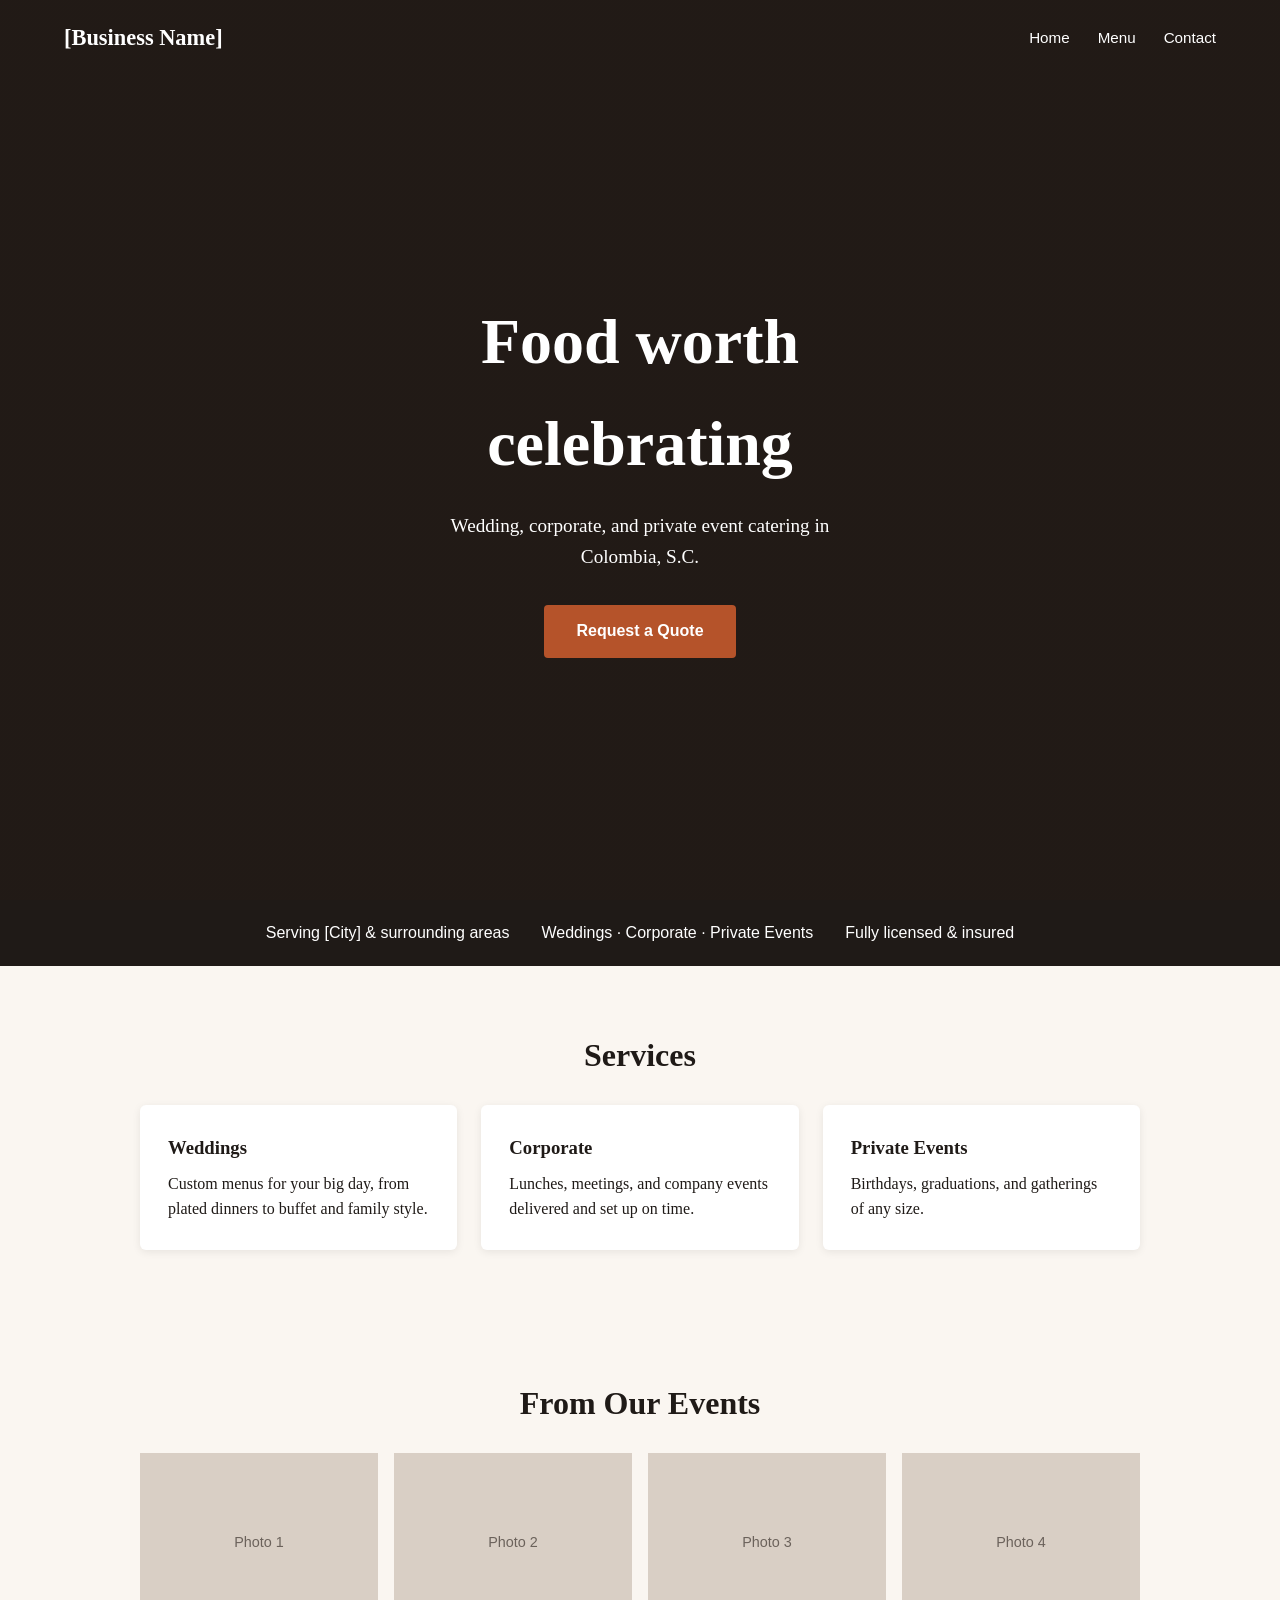
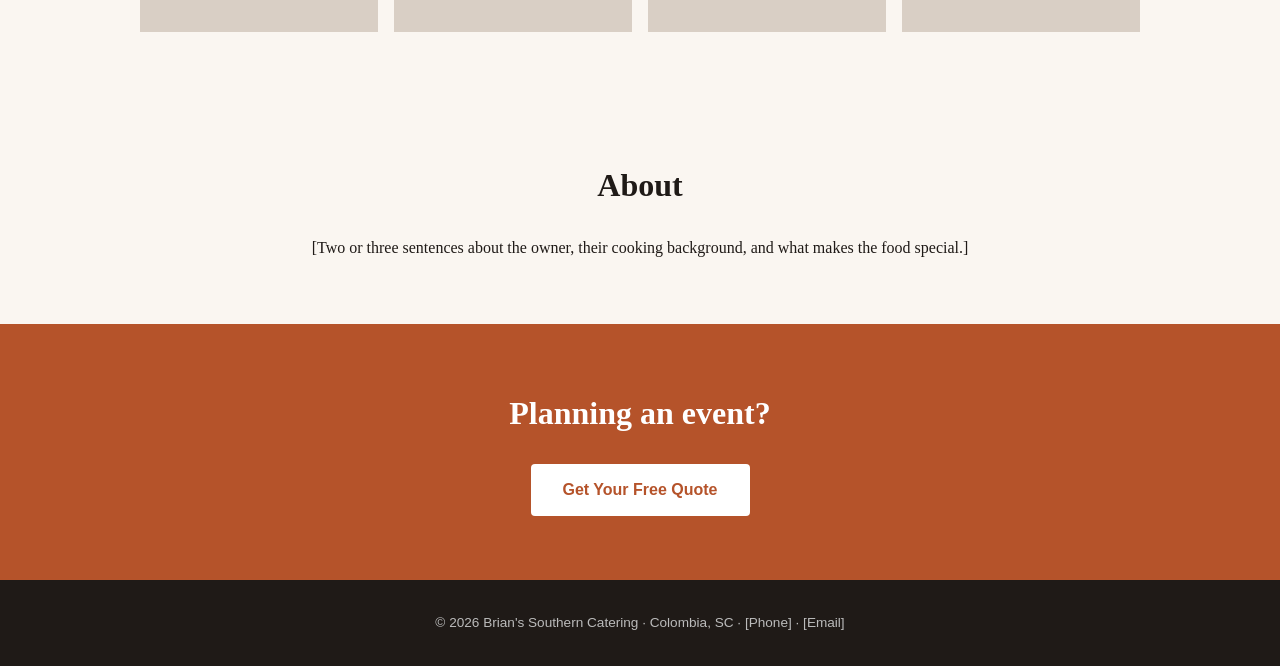
==== catering-site/index.html @ e04a2eb2 "Pushing begining of Site" ====
<!DOCTYPE html>
<html lang="en">
<head>
  <meta charset="UTF-8">
  <meta name="viewport" content="width=device-width, initial-scale=1">
  <title>Brian's Southern Catering | Catering in Colombia, S.C.</title>
  <meta name="description" content="Brian's Southern Catering provides wedding, corporate, and private event catering in Colombia, SC. Request a quote today.">
  <link rel="stylesheet" href="styles.css">
</head>
<body>
  <header class="site-header">
    <a class="logo" href="index.html">[Business Name]</a>
    <nav>
      <a href="index.html">Home</a>
      <a href="menu.html">Menu</a>
      <a href="contact.html">Contact</a>
    </nav>
  </header>

  <main>
    <section class="hero">
      <h1>Food worth celebrating</h1>
      <p>Wedding, corporate, and private event catering in Colombia, S.C.</p>
      <a class="btn" href="contact.html">Request a Quote</a>
    </section>

    <div class="trust-strip">
      <span>Serving [City] &amp; surrounding areas</span>
      <span>Weddings &middot; Corporate &middot; Private Events</span>
      <span>Fully licensed &amp; insured</span>
    </div>

    <section id="services">
      <h2>Services</h2>
      <div class="cards">
        <div class="card"><h3>Weddings</h3><p>Custom menus for your big day, from plated dinners to buffet and family style.</p></div>
        <div class="card"><h3>Corporate</h3><p>Lunches, meetings, and company events delivered and set up on time.</p></div>
        <div class="card"><h3>Private Events</h3><p>Birthdays, graduations, and gatherings of any size.</p></div>
      </div>
    </section>

    <section id="gallery">
      <h2>From Our Events</h2>
      <div class="gallery">
        <!-- Replace each .ph div with: <img src="images/photo1.jpg" alt="Description of the dish"> -->
        <div class="ph">Photo 1</div>
        <div class="ph">Photo 2</div>
        <div class="ph">Photo 3</div>
        <div class="ph">Photo 4</div>
      </div>
    </section>

    <section id="about">
      <div class="about">
        <h2>About</h2>
        <p>[Two or three sentences about the owner, their cooking background, and what makes the food special.]</p>
      </div>
    </section>

    <section class="cta">
      <h2>Planning an event?</h2>
      <a class="btn" href="contact.html">Get Your Free Quote</a>
    </section>
  </main>

  <footer>
    &copy; 2026 Brian's Southern Catering &middot; Colombia, SC &middot; [Phone] &middot; [Email]
  </footer>
</body>
</html>
---- catering-site/styles.css ----
:root {
  --ink: #1f1a17;
  --paper: #faf6f1;
  --accent: #b5532a;
  --accent-dark: #8f3f1e;
  --muted: #6b625b;
}

* { box-sizing: border-box; margin: 0; padding: 0; }

body {
  font-family: Georgia, "Times New Roman", serif;
  color: var(--ink);
  background: var(--paper);
  line-height: 1.6;
}

img { max-width: 100%; display: block; }

a { color: var(--accent); }

/* Header / nav */
.site-header {
  position: absolute;
  top: 0; left: 0; right: 0;
  z-index: 10;
  display: flex;
  justify-content: space-between;
  align-items: center;
  padding: 1.25rem 5vw;
  color: #fff;
}
.site-header.solid { position: static; background: var(--ink); }
.logo { font-size: 1.4rem; font-weight: bold; color: #fff; text-decoration: none; }
.site-header nav a {
  color: #fff;
  text-decoration: none;
  margin-left: 1.5rem;
  font-family: Arial, sans-serif;
  font-size: 0.95rem;
}
.site-header nav a:hover { text-decoration: underline; }

/* Hero */
.hero {
  min-height: 100vh;
  display: flex;
  flex-direction: column;
  justify-content: center;
  align-items: center;
  text-align: center;
  padding: 6rem 5vw 3rem;
  color: #fff;
  /* Replace with a real photo: url("images/hero.jpg") */
  background: linear-gradient(rgba(0,0,0,.55), rgba(0,0,0,.55)), #4a3a30;
  background-size: cover;
  background-position: center;
}
.hero h1 { font-size: clamp(2.2rem, 6vw, 4rem); max-width: 14ch; }
.hero p { margin: 1rem 0 2rem; font-size: 1.2rem; max-width: 40ch; }

.btn {
  display: inline-block;
  padding: 0.85rem 2rem;
  background: var(--accent);
  color: #fff;
  text-decoration: none;
  font-family: Arial, sans-serif;
  font-weight: bold;
  border: none;
  border-radius: 4px;
  cursor: pointer;
  font-size: 1rem;
}
.btn:hover { background: var(--accent-dark); }

/* Sections */
section { padding: 4rem 5vw; }
section h2 { font-size: 2rem; margin-bottom: 1.5rem; text-align: center; }

.trust-strip {
  display: flex;
  flex-wrap: wrap;
  justify-content: center;
  gap: 2rem;
  background: var(--ink);
  color: #fff;
  padding: 1.25rem 5vw;
  font-family: Arial, sans-serif;
  text-align: center;
}

.cards {
  display: grid;
  grid-template-columns: repeat(auto-fit, minmax(240px, 1fr));
  gap: 1.5rem;
  max-width: 1000px;
  margin: 0 auto;
}
.card { background: #fff; padding: 1.75rem; border-radius: 6px; box-shadow: 0 2px 8px rgba(0,0,0,.08); }
.card h3 { margin-bottom: 0.5rem; }

.gallery {
  display: grid;
  grid-template-columns: repeat(auto-fit, minmax(220px, 1fr));
  gap: 1rem;
  max-width: 1000px;
  margin: 0 auto;
}
.gallery .ph, .slide-img {
  aspect-ratio: 4 / 3;
  background: #d9cfc5;
  display: flex; align-items: center; justify-content: center;
  color: var(--muted);
  font-family: Arial, sans-serif;
  font-size: 0.9rem;
}

.about { max-width: 700px; margin: 0 auto; text-align: center; }

.cta { background: var(--accent); color: #fff; text-align: center; }
.cta .btn { background: #fff; color: var(--accent); }

/* Menu carousel */
.swiper { max-width: 900px; margin: 0 auto; }
.swiper-slide { position: relative; }
.slide-img { aspect-ratio: 16 / 10; }
.slide-overlay {
  position: absolute;
  left: 0; right: 0; bottom: 0;
  padding: 1.5rem;
  color: #fff;
  background: linear-gradient(transparent, rgba(0,0,0,.8));
}
.slide-overlay h3 { margin-bottom: 0.25rem; }

/* Contact */
.contact-wrap {
  display: grid;
  grid-template-columns: 1fr 1fr;
  gap: 3rem;
  max-width: 1000px;
  margin: 0 auto;
}
.contact-info p { margin-bottom: 1rem; }
form label { display: block; margin-bottom: 0.25rem; font-family: Arial, sans-serif; font-size: 0.9rem; }
form input, form select, form textarea {
  width: 100%;
  padding: 0.7rem;
  margin-bottom: 1rem;
  border: 1px solid #c9bdb1;
  border-radius: 4px;
  font-size: 1rem;
  font-family: inherit;
}
.hidden { display: none; }

footer {
  text-align: center;
  padding: 2rem 5vw;
  background: var(--ink);
  color: #bbb;
  font-family: Arial, sans-serif;
  font-size: 0.85rem;
}

@media (max-width: 700px) {
  .contact-wrap { grid-template-columns: 1fr; }
  .site-header nav a { margin-left: 1rem; }
}
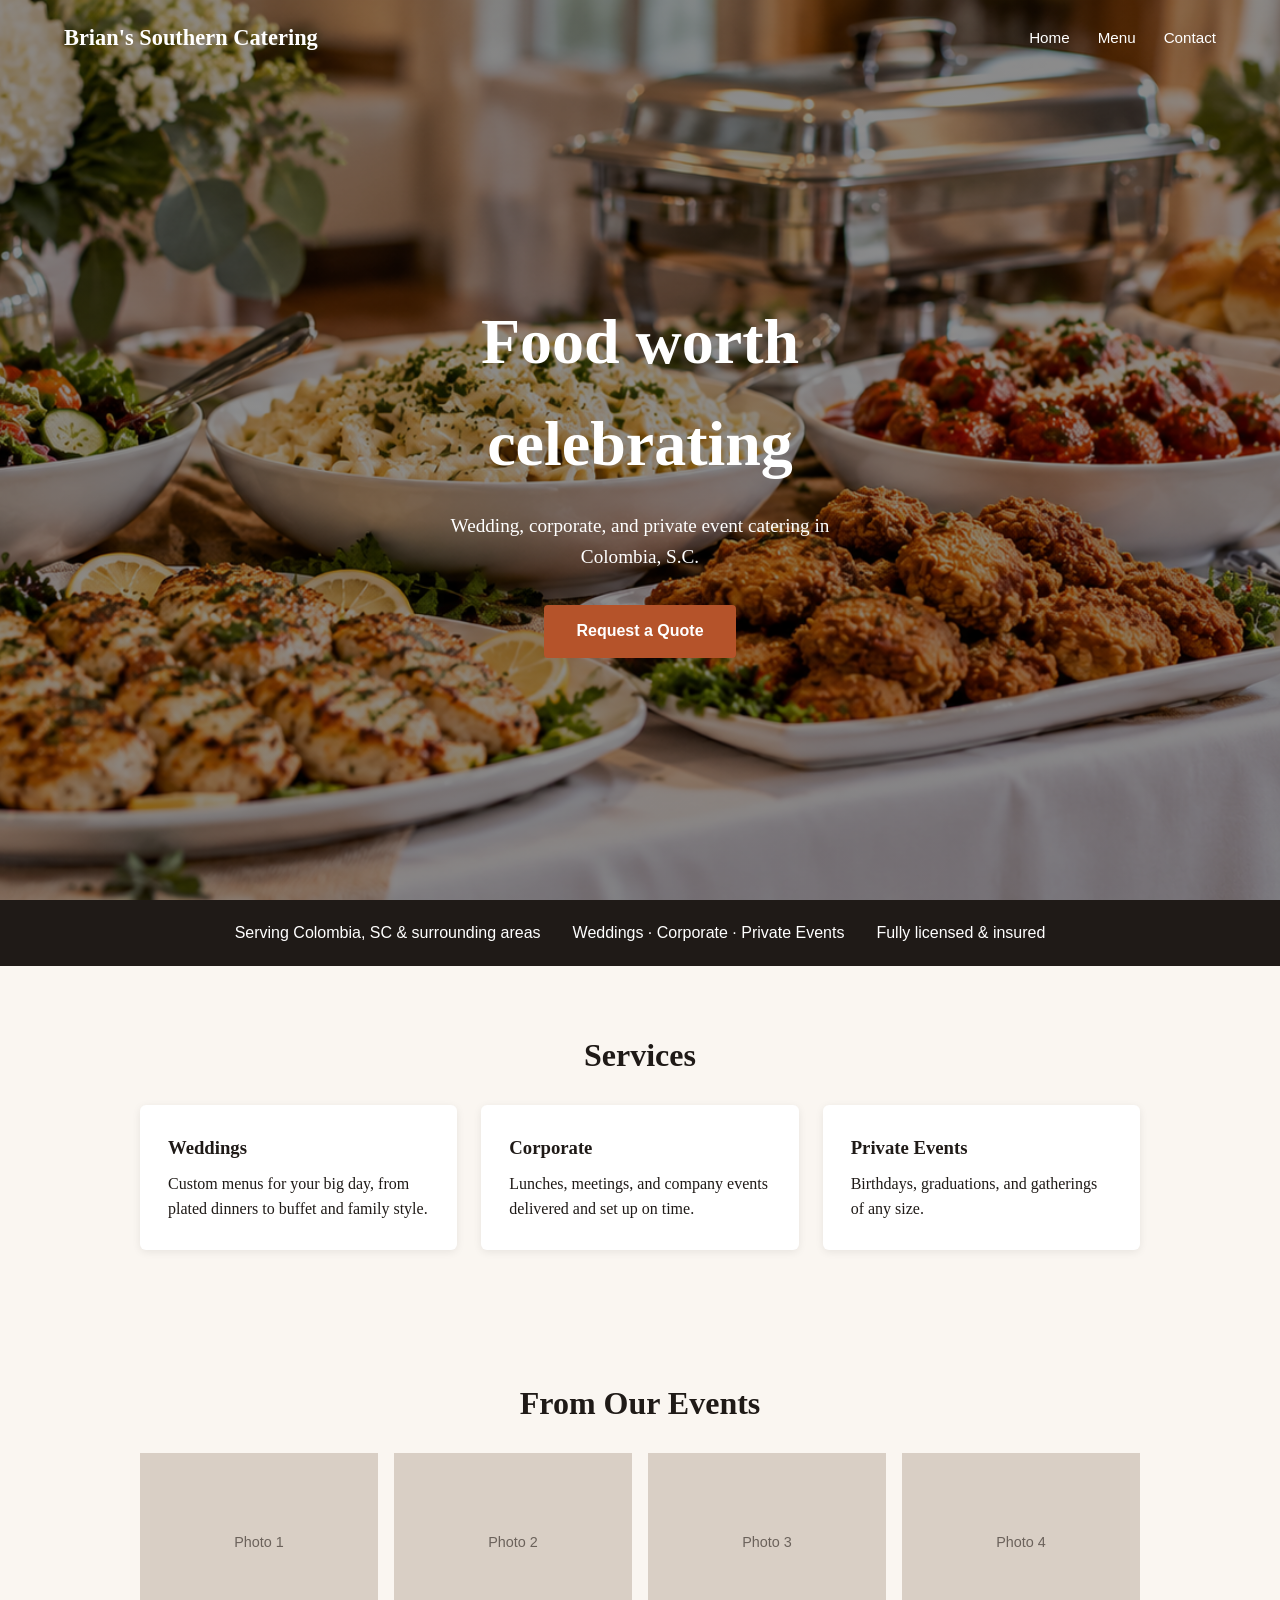
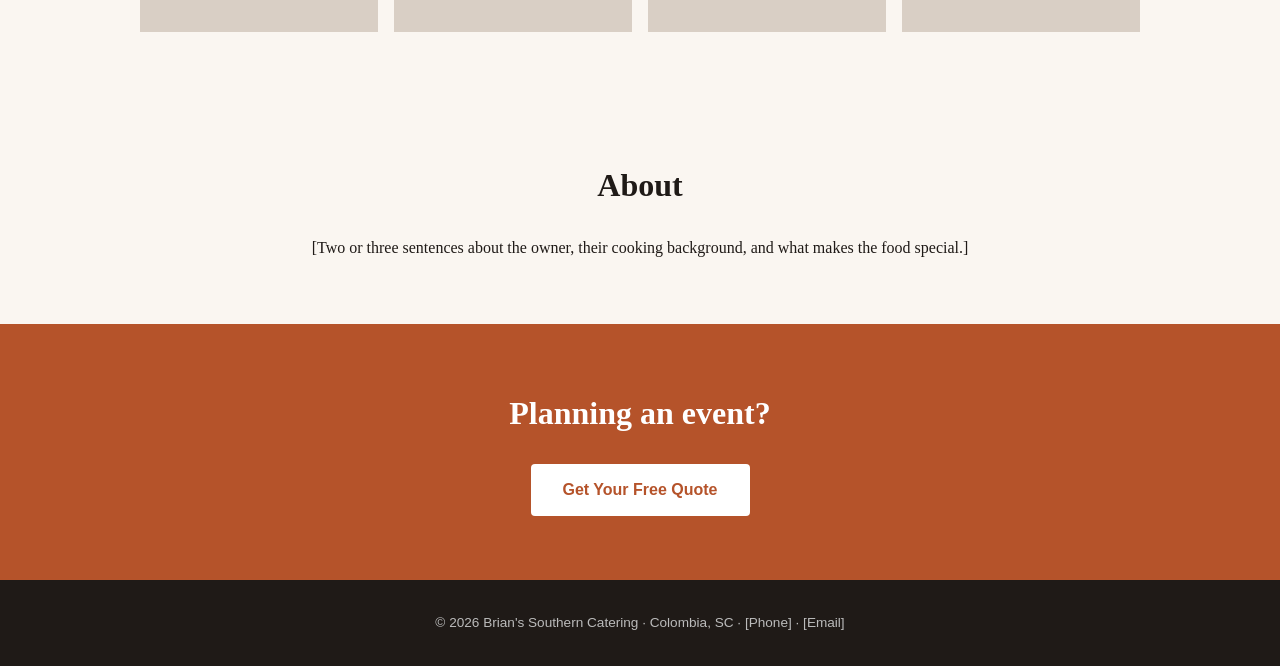
==== commit 4e903eb9: "Adding images to Carousel" ====
--- a/catering-site/index.html
+++ b/catering-site/index.html
@@ -9,7 +9,7 @@
 </head>
 <body>
   <header class="site-header">
-    <a class="logo" href="index.html">[Business Name]</a>
+    <a class="logo" href="index.html">Brian's Southern Catering</a>
     <nav>
       <a href="index.html">Home</a>
       <a href="menu.html">Menu</a>
@@ -25,7 +25,7 @@
     </section>
 
     <div class="trust-strip">
-      <span>Serving [City] &amp; surrounding areas</span>
+      <span>Serving Colombia, SC &amp; surrounding areas</span>
       <span>Weddings &middot; Corporate &middot; Private Events</span>
       <span>Fully licensed &amp; insured</span>
     </div>
--- a/catering-site/styles.css
+++ b/catering-site/styles.css
@@ -51,8 +51,7 @@
   text-align: center;
   padding: 6rem 5vw 3rem;
   color: #fff;
-  /* Replace with a real photo: url("images/hero.jpg") */
-  background: linear-gradient(rgba(0,0,0,.55), rgba(0,0,0,.55)), #4a3a30;
+  background: linear-gradient(rgba(0,0,0,.45), rgba(0,0,0,.45)), url("images/hero.png");
   background-size: cover;
   background-position: center;
 }
